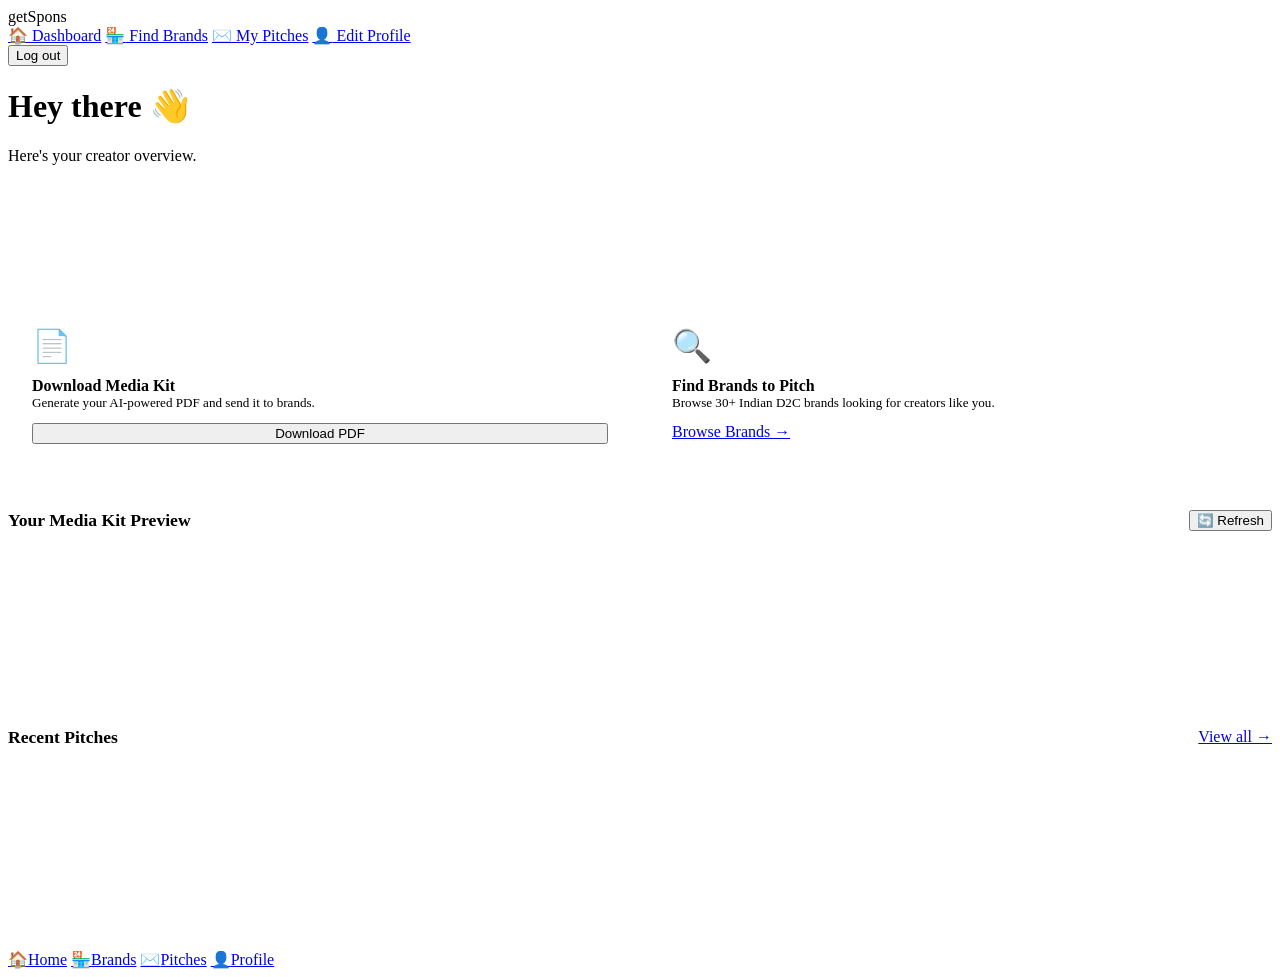
==== frontend/dashboard.html @ 26cdcbcd "Organized frontend structure :P1" ====
<!DOCTYPE html>
<html lang="en">
<head>
  <meta charset="UTF-8" />
  <meta name="viewport" content="width=device-width, initial-scale=1.0" />
  <title>Dashboard — getSpons</title>
  <link rel="stylesheet" href="css/shared.css" />
  <style>
    body { background: var(--gray-50); }

    /* ── Stats grid ── */
    .stats-grid {
      display: grid;
      grid-template-columns: repeat(auto-fit, minmax(160px, 1fr));
      gap: 16px;
      margin-bottom: 28px;
    }
    .stat-card {
      background: var(--white);
      border: 1px solid var(--gray-200);
      border-radius: var(--radius);
      padding: 20px;
    }
    .stat-label { font-size: 0.78rem; color: var(--gray-500); font-weight: 600; text-transform: uppercase; letter-spacing: 0.04em; margin-bottom: 6px; }
    .stat-value { font-family: 'Syne', sans-serif; font-size: 1.6rem; font-weight: 800; color: var(--gray-900); }
    .stat-sub   { font-size: 0.75rem; color: var(--gray-500); margin-top: 2px; }

    /* ── Quick actions ── */
    .quick-actions {
      display: grid;
      grid-template-columns: 1fr 1fr;
      gap: 16px;
      margin-bottom: 28px;
    }
    .action-card {
      background: var(--white);
      border: 1px solid var(--gray-200);
      border-radius: var(--radius);
      padding: 24px;
      display: flex;
      flex-direction: column;
      gap: 12px;
      transition: box-shadow 0.2s, transform 0.2s;
    }
    .action-card:hover { box-shadow: var(--shadow-md); transform: translateY(-2px); }
    .action-icon { font-size: 2rem; }
    .action-title { font-size: 1rem; font-weight: 700; }
    .action-desc  { font-size: 0.82rem; color: var(--gray-500); }

    /* ── Media kit section ── */
    .mediakit-section { margin-bottom: 28px; }
    .mediakit-content {
      background: var(--white);
      border: 1px solid var(--gray-200);
      border-radius: var(--radius);
      padding: 28px;
    }

    .mediakit-grid {
      display: grid;
      grid-template-columns: 1fr 1fr;
      gap: 16px;
      margin-top: 20px;
    }
    .mk-block { background: var(--gray-50); border-radius: var(--radius-sm); padding: 16px; }
    .mk-block-title { font-size: 0.72rem; font-weight: 700; color: var(--purple); text-transform: uppercase; letter-spacing: 0.06em; margin-bottom: 8px; }
    .mk-block-text  { font-size: 0.88rem; color: var(--gray-700); line-height: 1.6; }

    .mk-stats-row { display: flex; gap: 12px; flex-wrap: wrap; margin-top: 16px; }
    .mk-stat { background: var(--purple-light); border-radius: var(--radius-sm); padding: 10px 16px; text-align: center; }
    .mk-stat-val { font-family: 'Syne', sans-serif; font-weight: 700; font-size: 1.1rem; color: var(--purple-dark); }
    .mk-stat-lbl { font-size: 0.68rem; color: var(--purple); margin-top: 2px; }

    .pricing-table { width: 100%; border-collapse: collapse; font-size: 0.85rem; margin-top: 16px; }
    .pricing-table th { text-align: left; padding: 8px 12px; background: var(--gray-100); color: var(--gray-700); font-weight: 600; border-radius: 4px; }
    .pricing-table td { padding: 10px 12px; border-bottom: 1px solid var(--gray-100); color: var(--gray-700); }
    .pricing-table tr:last-child td { border-bottom: none; }

    /* ── Recent pitches ── */
    .pitch-item {
      display: flex;
      align-items: center;
      justify-content: space-between;
      padding: 14px 0;
      border-bottom: 1px solid var(--gray-100);
      gap: 12px;
    }
    .pitch-item:last-child { border-bottom: none; }
    .pitch-brand { font-weight: 600; font-size: 0.9rem; }
    .pitch-subject { font-size: 0.8rem; color: var(--gray-500); margin-top: 2px; white-space: nowrap; overflow: hidden; text-overflow: ellipsis; max-width: 280px; }
    .pitch-meta   { display: flex; align-items: center; gap: 8px; flex-shrink: 0; }
    .status-pill  { font-size: 0.7rem; font-weight: 700; padding: 3px 9px; border-radius: 999px; }

    /* ── Loading skeleton ── */
    .skeleton { background: linear-gradient(90deg, var(--gray-100) 25%, var(--gray-50) 50%, var(--gray-100) 75%); background-size: 200% 100%; animation: shimmer 1.2s infinite; border-radius: var(--radius-sm); }
    @keyframes shimmer { 0% { background-position: 200% 0; } 100% { background-position: -200% 0; } }

    @media (max-width: 640px) {
      .quick-actions, .mediakit-grid { grid-template-columns: 1fr; }
    }
  </style>
</head>
<body class="has-mobile-nav">

  <div class="page-wrapper">

    <!-- ── Sidebar (desktop) ── -->
    <aside class="sidebar">
      <div class="sidebar-logo">get<span>Spons</span></div>
      <nav class="sidebar-nav">
        <a href="dashboard.html" class="sidebar-link active"><span class="icon">🏠</span> Dashboard</a>
        <a href="brands.html"    class="sidebar-link"><span class="icon">🏪</span> Find Brands</a>
        <a href="pitches.html"   class="sidebar-link"><span class="icon">✉️</span> My Pitches</a>
        <a href="profile.html"   class="sidebar-link"><span class="icon">👤</span> Edit Profile</a>
      </nav>
      <div class="sidebar-bottom">
        <button class="btn btn-ghost btn-full btn-sm" id="logoutBtn">Log out</button>
      </div>
    </aside>

    <!-- ── Main ── -->
    <main class="main-content">
      <h1 class="page-title" id="greeting">Hey there 👋</h1>
      <p class="page-subtitle" id="subtitle">Here's your creator overview.</p>

      <!-- Stats -->
      <div class="stats-grid" id="statsGrid">
        <!-- Filled by JS -->
        <div class="stat-card"><div class="skeleton" style="height:16px;width:60%;margin-bottom:10px"></div><div class="skeleton" style="height:28px;width:40%"></div></div>
        <div class="stat-card"><div class="skeleton" style="height:16px;width:60%;margin-bottom:10px"></div><div class="skeleton" style="height:28px;width:40%"></div></div>
        <div class="stat-card"><div class="skeleton" style="height:16px;width:60%;margin-bottom:10px"></div><div class="skeleton" style="height:28px;width:40%"></div></div>
        <div class="stat-card"><div class="skeleton" style="height:16px;width:60%;margin-bottom:10px"></div><div class="skeleton" style="height:28px;width:40%"></div></div>
      </div>

      <!-- Quick actions -->
      <div class="quick-actions">
        <div class="action-card">
          <div class="action-icon">📄</div>
          <div>
            <div class="action-title">Download Media Kit</div>
            <div class="action-desc">Generate your AI-powered PDF and send it to brands.</div>
          </div>
          <button class="btn btn-primary btn-sm" id="downloadKitBtn">Download PDF</button>
        </div>
        <div class="action-card" style="cursor:pointer" onclick="window.location.href='brands.html'">
          <div class="action-icon">🔍</div>
          <div>
            <div class="action-title">Find Brands to Pitch</div>
            <div class="action-desc">Browse 30+ Indian D2C brands looking for creators like you.</div>
          </div>
          <a href="brands.html" class="btn btn-outline btn-sm">Browse Brands →</a>
        </div>
      </div>

      <!-- Media Kit Preview -->
      <div class="mediakit-section">
        <div style="display:flex;align-items:center;justify-content:space-between;margin-bottom:14px">
          <h2 style="font-size:1.1rem">Your Media Kit Preview</h2>
          <button class="btn btn-ghost btn-sm" id="refreshKitBtn">🔄 Refresh</button>
        </div>
        <div class="mediakit-content" id="mediakitContent">
          <!-- Filled by JS -->
          <div class="skeleton" style="height:20px;width:70%;margin-bottom:12px"></div>
          <div class="skeleton" style="height:14px;width:100%;margin-bottom:8px"></div>
          <div class="skeleton" style="height:14px;width:85%"></div>
        </div>
      </div>

      <!-- Recent Pitches -->
      <div>
        <div style="display:flex;align-items:center;justify-content:space-between;margin-bottom:14px">
          <h2 style="font-size:1.1rem">Recent Pitches</h2>
          <a href="pitches.html" class="btn btn-ghost btn-sm">View all →</a>
        </div>
        <div class="card" id="pitchList">
          <div class="skeleton" style="height:50px;margin-bottom:12px"></div>
          <div class="skeleton" style="height:50px;margin-bottom:12px"></div>
          <div class="skeleton" style="height:50px"></div>
        </div>
      </div>

    </main>
  </div>

  <!-- Mobile nav -->
  <nav class="mobile-nav">
    <a href="dashboard.html" class="active"><span class="icon">🏠</span>Home</a>
    <a href="brands.html"><span class="icon">🏪</span>Brands</a>
    <a href="pitches.html"><span class="icon">✉️</span>Pitches</a>
    <a href="profile.html"><span class="icon">👤</span>Profile</a>
  </nav>

  <script type="module">
    import { API, getToken } from './js/api.js';

    // ── Auth guard ────────────────────────────────────────────────────
    if (!getToken()) window.location.href = 'login.html';

    document.getElementById('logoutBtn')?.addEventListener('click', () => API.logout());

    // ── Format helpers ────────────────────────────────────────────────
    function fmtFollowers(n) {
      if (n >= 1e6) return (n/1e6).toFixed(1) + 'M';
      if (n >= 1000) return (n/1000).toFixed(0) + 'K';
      return n?.toLocaleString() || '—';
    }

    function statusClass(s) {
      const map = { draft:'gray', sent:'badge-green', replied:'badge-gold', deal:'badge-green' };
      return map[s] || 'badge-gray';
    }

    // ── Load profile + stats ──────────────────────────────────────────
    async function loadProfile() {
      try {
        const p = await API.getProfile();

        // Greeting
        document.getElementById('greeting').textContent = `Hey, ${p.full_name?.split(' ')[0]} 👋`;
        document.getElementById('subtitle').textContent = `${p.niche} creator on ${p.platform}`;

        // Stats
        document.getElementById('statsGrid').innerHTML = `
          <div class="stat-card">
            <div class="stat-label">Followers</div>
            <div class="stat-value">${fmtFollowers(p.followers)}</div>
            <div class="stat-sub">${p.platform}</div>
          </div>
          <div class="stat-card">
            <div class="stat-label">Engagement Rate</div>
            <div class="stat-value">${parseFloat(p.engagement_rate || 0).toFixed(1)}%</div>
            <div class="stat-sub">Platform avg ~1–3%</div>
          </div>
          <div class="stat-card">
            <div class="stat-label">Min. Rate</div>
            <div class="stat-value">₹${(p.pricing_min||0).toLocaleString()}</div>
            <div class="stat-sub">Per collaboration</div>
          </div>
          <div class="stat-card">
            <div class="stat-label">Max. Rate</div>
            <div class="stat-value">₹${(p.pricing_max||0).toLocaleString()}</div>
            <div class="stat-sub">Full campaign</div>
          </div>
        `;
      } catch (err) {
        // Profile not set up yet
        document.getElementById('statsGrid').innerHTML = `
          <div class="stat-card" style="grid-column:1/-1;text-align:center;padding:32px">
            <p style="color:var(--gray-500);margin-bottom:12px">Complete your profile to see your stats.</p>
            <a href="profile.html" class="btn btn-primary btn-sm">Set up profile →</a>
          </div>`;
      }
    }

    // ── Load Media Kit ────────────────────────────────────────────────
    async function loadMediaKit() {
      const el = document.getElementById('mediakitContent');
      try {
        // POST /api/mediakit/generate
        const mk = await API.generateMediaKit();

        // Render AI-generated content
        el.innerHTML = `
          <h3 style="font-size:1.05rem;margin-bottom:8px">${mk.headline}</h3>
          <p style="font-size:0.88rem;color:var(--gray-500);margin-bottom:16px">${mk.bio_short}</p>

          <div class="mk-stats-row">
            ${(mk.key_stats || []).map(s => `
              <div class="mk-stat">
                <div class="mk-stat-val">${s.value}</div>
                <div class="mk-stat-lbl">${s.label}</div>
              </div>`).join('')}
          </div>

          <div class="mediakit-grid">
            <div class="mk-block">
              <div class="mk-block-title">Audience</div>
              <div class="mk-block-text">${mk.audience_description}</div>
            </div>
            <div class="mk-block">
              <div class="mk-block-title">Why Partner?</div>
              <div class="mk-block-text">${mk.why_partner}</div>
            </div>
          </div>

          <div style="margin-top:20px">
            <div class="mk-block-title" style="margin-bottom:8px">Sponsorship Packages</div>
            <table class="pricing-table">
              <thead><tr><th>Package</th><th>Deliverable</th><th>Price</th></tr></thead>
              <tbody>
                ${(mk.pricing_table || []).map(row => `
                  <tr><td><strong>${row.package}</strong></td><td>${row.deliverable}</td><td style="color:var(--purple);font-weight:600">${row.price}</td></tr>
                `).join('')}
              </tbody>
            </table>
          </div>

          <p style="margin-top:16px;font-style:italic;color:var(--gray-500);font-size:0.85rem">${mk.cta}</p>
        `;
      } catch (err) {
        el.innerHTML = `
          <div class="empty-state">
            <div class="empty-icon">📄</div>
            <p>Complete your profile first to generate your media kit.</p>
            <a href="profile.html" class="btn btn-primary btn-sm">Set up profile →</a>
          </div>`;
      }
    }

    // ── Load PDF download button ──────────────────────────────────────
    document.getElementById('downloadKitBtn').addEventListener('click', async (e) => {
      e.currentTarget.disabled = true;
      e.currentTarget.innerHTML = '<span class="spinner"></span> Generating…';
      try {
        // POST /api/mediakit/pdf — returns a PDF blob
        const { blob } = await API.downloadMediaKitPDF();
        const url = URL.createObjectURL(blob);
        const a = document.createElement('a');
        a.href = url;
        a.download = 'my_media_kit.pdf';
        a.click();
        URL.revokeObjectURL(url);
      } catch (err) {
        alert('Could not generate PDF. Make sure your profile is complete.');
      } finally {
        e.currentTarget.disabled = false;
        e.currentTarget.textContent = 'Download PDF';
      }
    });

    document.getElementById('refreshKitBtn').addEventListener('click', loadMediaKit);

    // ── Load recent pitches ───────────────────────────────────────────
    async function loadPitches() {
      const el = document.getElementById('pitchList');
      try {
        // GET /api/pitches/mine
        const pitches = await API.getMyPitches();
        const recent = pitches.slice(0, 5);

        if (!recent.length) {
          el.innerHTML = `
            <div class="empty-state">
              <div class="empty-icon">✉️</div>
              <p>No pitches yet. Find a brand and generate your first AI pitch!</p>
              <a href="brands.html" class="btn btn-primary btn-sm">Browse Brands →</a>
            </div>`;
          return;
        }

        el.innerHTML = recent.map(p => `
          <div class="pitch-item">
            <div>
              <div class="pitch-brand">${p.brands?.name || 'Unknown Brand'}</div>
              <div class="pitch-subject">${p.subject}</div>
            </div>
            <div class="pitch-meta">
              <span class="badge ${statusClass(p.status)} status-pill">${p.status}</span>
            </div>
          </div>`).join('');
      } catch (_) {
        el.innerHTML = `<p style="color:var(--gray-500);font-size:0.88rem;padding:12px 0">Could not load pitches.</p>`;
      }
    }

    // ── Init ──────────────────────────────────────────────────────────
    loadProfile();
    loadMediaKit();
    loadPitches();
  </script>
</body>
</html>
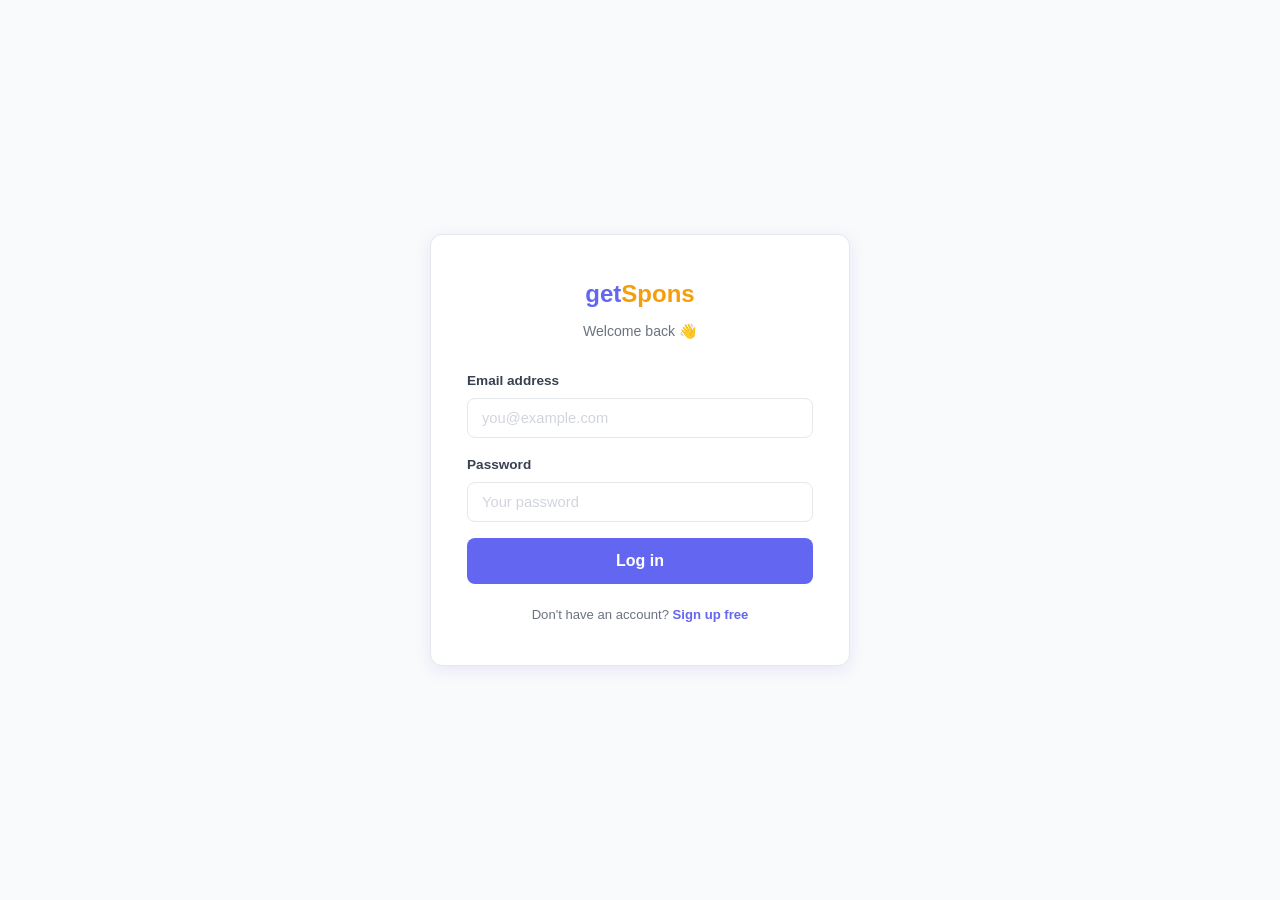
==== commit 540d08da: "P1: Frontend V2 updated: reset-password, redirect, email automation missing." ====
--- a/frontend/dashboard.html
+++ b/frontend/dashboard.html
@@ -8,6 +8,23 @@
   <style>
     body { background: var(--gray-50); }
 
+    /* ── Incomplete profile banner ── */
+    .profile-banner {
+      display: none;
+      background: linear-gradient(135deg, var(--purple-light), #e0e7ff);
+      border: 1.5px solid #c7d2fe;
+      border-radius: var(--radius);
+      padding: 14px 20px;
+      margin-bottom: 20px;
+      display: flex;
+      align-items: center;
+      justify-content: space-between;
+      gap: 12px;
+    }
+    .profile-banner.hidden { display: none; }
+    .profile-banner-text { font-size: 0.88rem; color: var(--purple-dark); font-weight: 500; }
+    .profile-banner-text strong { font-weight: 700; }
+
     /* ── Stats grid ── */
     .stats-grid {
       display: grid;
@@ -76,6 +93,50 @@
     .pricing-table td { padding: 10px 12px; border-bottom: 1px solid var(--gray-100); color: var(--gray-700); }
     .pricing-table tr:last-child td { border-bottom: none; }
 
+    /* ── Editable media kit fields ── */
+    .edit-field {
+      width: 100%;
+      padding: 8px 10px;
+      border: 1.5px solid var(--gray-200);
+      border-radius: var(--radius-sm);
+      font-family: inherit;
+      font-size: 0.88rem;
+      color: var(--gray-900);
+      background: var(--white);
+      transition: border-color 0.2s, box-shadow 0.2s;
+      resize: vertical;
+    }
+    .edit-field:focus {
+      outline: none;
+      border-color: var(--purple);
+      box-shadow: 0 0 0 3px var(--purple-light);
+    }
+    .edit-label {
+      font-size: 0.72rem;
+      font-weight: 700;
+      color: var(--purple);
+      text-transform: uppercase;
+      letter-spacing: 0.06em;
+      margin-bottom: 5px;
+      display: block;
+    }
+    .edit-group { margin-bottom: 14px; }
+
+    .pricing-edit-row { display: flex; gap: 8px; align-items: center; margin-bottom: 6px; }
+    .pricing-edit-row input { flex: 1; }
+    .pricing-del-btn {
+      background: none;
+      border: none;
+      color: var(--red);
+      cursor: pointer;
+      font-size: 1rem;
+      padding: 4px;
+      flex-shrink: 0;
+    }
+    .pricing-del-btn:hover { opacity: 0.7; }
+
+    .mk-actions { display: flex; gap: 10px; flex-wrap: wrap; margin-top: 20px; padding-top: 16px; border-top: 1px solid var(--gray-200); }
+
     /* ── Recent pitches ── */
     .pitch-item {
       display: flex;
@@ -94,6 +155,31 @@
     /* ── Loading skeleton ── */
     .skeleton { background: linear-gradient(90deg, var(--gray-100) 25%, var(--gray-50) 50%, var(--gray-100) 75%); background-size: 200% 100%; animation: shimmer 1.2s infinite; border-radius: var(--radius-sm); }
     @keyframes shimmer { 0% { background-position: 200% 0; } 100% { background-position: -200% 0; } }
+
+    /* ── Guidelines modal content ── */
+    .guidelines-step {
+      display: flex;
+      gap: 14px;
+      align-items: flex-start;
+      padding: 14px 0;
+      border-bottom: 1px solid var(--gray-100);
+    }
+    .guidelines-step:last-child { border-bottom: none; }
+    .guidelines-num {
+      width: 32px;
+      height: 32px;
+      border-radius: 50%;
+      background: var(--purple-light);
+      color: var(--purple-dark);
+      font-weight: 700;
+      font-size: 0.85rem;
+      display: flex;
+      align-items: center;
+      justify-content: center;
+      flex-shrink: 0;
+    }
+    .guidelines-text strong { display: block; font-size: 0.9rem; margin-bottom: 3px; }
+    .guidelines-text p { font-size: 0.82rem; color: var(--gray-500); }
 
     @media (max-width: 640px) {
       .quick-actions, .mediakit-grid { grid-template-columns: 1fr; }
@@ -123,9 +209,16 @@
       <h1 class="page-title" id="greeting">Hey there 👋</h1>
       <p class="page-subtitle" id="subtitle">Here's your creator overview.</p>
 
+      <!-- Incomplete profile banner -->
+      <div class="profile-banner hidden" id="profileBanner">
+        <div class="profile-banner-text">
+          <strong>Complete your profile to unlock all features</strong> — your media kit and pitch generator need your stats.
+        </div>
+        <a href="profile.html" class="btn btn-primary btn-sm" style="flex-shrink:0">Complete Profile →</a>
+      </div>
+
       <!-- Stats -->
       <div class="stats-grid" id="statsGrid">
-        <!-- Filled by JS -->
         <div class="stat-card"><div class="skeleton" style="height:16px;width:60%;margin-bottom:10px"></div><div class="skeleton" style="height:28px;width:40%"></div></div>
         <div class="stat-card"><div class="skeleton" style="height:16px;width:60%;margin-bottom:10px"></div><div class="skeleton" style="height:28px;width:40%"></div></div>
         <div class="stat-card"><div class="skeleton" style="height:16px;width:60%;margin-bottom:10px"></div><div class="skeleton" style="height:28px;width:40%"></div></div>
@@ -140,7 +233,10 @@
             <div class="action-title">Download Media Kit</div>
             <div class="action-desc">Generate your AI-powered PDF and send it to brands.</div>
           </div>
-          <button class="btn btn-primary btn-sm" id="downloadKitBtn">Download PDF</button>
+          <div style="display:flex;gap:8px;flex-wrap:wrap">
+            <button class="btn btn-primary btn-sm" id="downloadKitBtn">Download PDF</button>
+            <button class="btn btn-ghost btn-sm" id="guidelinesBtn">📖 How to use</button>
+          </div>
         </div>
         <div class="action-card" style="cursor:pointer" onclick="window.location.href='brands.html'">
           <div class="action-icon">🔍</div>
@@ -152,14 +248,15 @@
         </div>
       </div>
 
-      <!-- Media Kit Preview -->
+      <!-- Media Kit Edit Section -->
       <div class="mediakit-section">
-        <div style="display:flex;align-items:center;justify-content:space-between;margin-bottom:14px">
-          <h2 style="font-size:1.1rem">Your Media Kit Preview</h2>
-          <button class="btn btn-ghost btn-sm" id="refreshKitBtn">🔄 Refresh</button>
+        <div style="display:flex;align-items:center;justify-content:space-between;margin-bottom:14px;flex-wrap:wrap;gap:10px">
+          <h2 style="font-size:1.1rem">Your Media Kit</h2>
+          <div style="display:flex;gap:8px">
+            <button class="btn btn-ghost btn-sm" id="generateKitBtn">✨ Generate New</button>
+          </div>
         </div>
         <div class="mediakit-content" id="mediakitContent">
-          <!-- Filled by JS -->
           <div class="skeleton" style="height:20px;width:70%;margin-bottom:12px"></div>
           <div class="skeleton" style="height:14px;width:100%;margin-bottom:8px"></div>
           <div class="skeleton" style="height:14px;width:85%"></div>
@@ -190,6 +287,46 @@
     <a href="profile.html"><span class="icon">👤</span>Profile</a>
   </nav>
 
+  <!-- ── Guidelines Modal ── -->
+  <div class="modal-backdrop" id="guidelinesModal">
+    <div class="modal">
+      <button class="modal-close" id="guidelinesClose">✕</button>
+      <div class="modal-title">📖 How to use your Media Kit</div>
+      <p style="font-size:0.85rem;color:var(--gray-500);margin-bottom:16px">Your media kit is your professional pitch to brands. Here's how to get the most out of it.</p>
+
+      <div class="guidelines-step">
+        <div class="guidelines-num">1</div>
+        <div class="guidelines-text">
+          <strong>Share it with brands via email</strong>
+          <p>Download your PDF and attach it to any brand outreach email. A polished media kit dramatically increases response rates.</p>
+        </div>
+      </div>
+      <div class="guidelines-step">
+        <div class="guidelines-num">2</div>
+        <div class="guidelines-text">
+          <strong>Attach it to your pitch emails</strong>
+          <p>When you generate a pitch from the Brands page, always attach your media kit PDF. Brands want to see your stats upfront.</p>
+        </div>
+      </div>
+      <div class="guidelines-step">
+        <div class="guidelines-num">3</div>
+        <div class="guidelines-text">
+          <strong>Update it regularly as your stats grow</strong>
+          <p>Every time your follower count or engagement rate improves, regenerate your media kit. Fresh stats show brands you're growing.</p>
+        </div>
+      </div>
+      <div class="guidelines-step">
+        <div class="guidelines-num">4</div>
+        <div class="guidelines-text">
+          <strong>Edit the copy to match your voice</strong>
+          <p>The AI writes a great first draft — but personalise the headline, bio and "Why Partner" section to sound authentically you.</p>
+        </div>
+      </div>
+
+      <button class="btn btn-primary btn-full" style="margin-top:20px" onclick="document.getElementById('guidelinesModal').classList.remove('open')">Got it!</button>
+    </div>
+  </div>
+
   <script type="module">
     import { API, getToken } from './js/api.js';
 
@@ -197,6 +334,18 @@
     if (!getToken()) window.location.href = 'login.html';
 
     document.getElementById('logoutBtn')?.addEventListener('click', () => API.logout());
+
+    // Guidelines modal
+    document.getElementById('guidelinesBtn').addEventListener('click', () => {
+      document.getElementById('guidelinesModal').classList.add('open');
+    });
+    document.getElementById('guidelinesClose').addEventListener('click', () => {
+      document.getElementById('guidelinesModal').classList.remove('open');
+    });
+    document.getElementById('guidelinesModal').addEventListener('click', e => {
+      if (e.target === document.getElementById('guidelinesModal'))
+        document.getElementById('guidelinesModal').classList.remove('open');
+    });
 
     // ── Format helpers ────────────────────────────────────────────────
     function fmtFollowers(n) {
@@ -206,8 +355,13 @@
     }
 
     function statusClass(s) {
-      const map = { draft:'gray', sent:'badge-green', replied:'badge-gold', deal:'badge-green' };
+      const map = { draft:'badge-gray', sent:'badge-purple', replied:'badge-gold', deal:'badge-green' };
       return map[s] || 'badge-gray';
+    }
+
+    // ── Check if profile is complete ──────────────────────────────────
+    function isProfileComplete(p) {
+      return !!(p && p.handle && p.followers && p.niche && p.platform);
     }
 
     // ── Load profile + stats ──────────────────────────────────────────
@@ -215,11 +369,13 @@
       try {
         const p = await API.getProfile();
 
-        // Greeting
+        if (!isProfileComplete(p)) {
+          document.getElementById('profileBanner').classList.remove('hidden');
+        }
+
         document.getElementById('greeting').textContent = `Hey, ${p.full_name?.split(' ')[0]} 👋`;
         document.getElementById('subtitle').textContent = `${p.niche} creator on ${p.platform}`;
 
-        // Stats
         document.getElementById('statsGrid').innerHTML = `
           <div class="stat-card">
             <div class="stat-label">Followers</div>
@@ -243,7 +399,8 @@
           </div>
         `;
       } catch (err) {
-        // Profile not set up yet
+        // Profile not set up yet — show banner
+        document.getElementById('profileBanner').classList.remove('hidden');
         document.getElementById('statsGrid').innerHTML = `
           <div class="stat-card" style="grid-column:1/-1;text-align:center;padding:32px">
             <p style="color:var(--gray-500);margin-bottom:12px">Complete your profile to see your stats.</p>
@@ -252,67 +409,156 @@
       }
     }
 
-    // ── Load Media Kit ────────────────────────────────────────────────
-    async function loadMediaKit() {
+    // ── Render editable media kit ─────────────────────────────────────
+    let currentMK = null; // in-memory copy being edited
+
+    function renderEditableMediaKit(mk) {
+      currentMK = JSON.parse(JSON.stringify(mk)); // deep copy
       const el = document.getElementById('mediakitContent');
+
+      el.innerHTML = `
+        <div class="edit-group">
+          <label class="edit-label">Headline</label>
+          <input class="edit-field" id="mk_headline" value="${escHtml(mk.headline || '')}" placeholder="Your headline" style="font-weight:700;font-size:1rem" />
+        </div>
+
+        <div class="edit-group">
+          <label class="edit-label">Short Bio</label>
+          <textarea class="edit-field" id="mk_bio" rows="3" placeholder="Your short bio">${escHtml(mk.bio_short || '')}</textarea>
+        </div>
+
+        <div class="mk-stats-row">
+          ${(mk.key_stats || []).map(s => `
+            <div class="mk-stat">
+              <div class="mk-stat-val">${s.value}</div>
+              <div class="mk-stat-lbl">${s.label}</div>
+            </div>`).join('')}
+        </div>
+
+        <div class="mediakit-grid" style="margin-top:16px">
+          <div class="mk-block">
+            <div class="edit-label" style="margin-bottom:5px">Audience Description</div>
+            <textarea class="edit-field" id="mk_audience" rows="3" placeholder="Describe your audience">${escHtml(mk.audience_description || '')}</textarea>
+          </div>
+          <div class="mk-block">
+            <div class="edit-label" style="margin-bottom:5px">Content Style</div>
+            <textarea class="edit-field" id="mk_content_style" rows="3" placeholder="Your content style">${escHtml(mk.content_style || '')}</textarea>
+          </div>
+          <div class="mk-block">
+            <div class="edit-label" style="margin-bottom:5px">Why Partner?</div>
+            <textarea class="edit-field" id="mk_why_partner" rows="3" placeholder="Why should brands partner with you?">${escHtml(mk.why_partner || '')}</textarea>
+          </div>
+          <div class="mk-block">
+            <div class="edit-label" style="margin-bottom:5px">Call to Action</div>
+            <textarea class="edit-field" id="mk_cta" rows="3" placeholder="Your CTA">${escHtml(mk.cta || '')}</textarea>
+          </div>
+        </div>
+
+        <div style="margin-top:20px">
+          <div style="display:flex;align-items:center;justify-content:space-between;margin-bottom:8px">
+            <div class="edit-label" style="margin:0">Sponsorship Packages</div>
+            <button type="button" class="btn btn-ghost btn-sm" id="addPricingRowBtn">+ Add Row</button>
+          </div>
+          <div id="pricingRowsEditor">
+            ${(mk.pricing_table || []).map((row, i) => renderPricingRow(row, i)).join('')}
+          </div>
+        </div>
+
+        <div class="mk-actions">
+          <button class="btn btn-primary" id="saveMKBtn">💾 Save Changes</button>
+          <button class="btn btn-gold" id="downloadKitBtn2">⬇ Download PDF</button>
+        </div>
+
+        <div class="alert" id="mkAlert" style="margin-top:12px"></div>
+      `;
+
+      bindMKEvents();
+    }
+
+    function renderPricingRow(row, i) {
+      return `
+        <div class="pricing-edit-row" data-row="${i}">
+          <input class="form-input" placeholder="Package" value="${escHtml(row.package||'')}" data-field="package" style="font-size:0.82rem;padding:8px 10px" />
+          <input class="form-input" placeholder="Deliverable" value="${escHtml(row.deliverable||'')}" data-field="deliverable" style="font-size:0.82rem;padding:8px 10px" />
+          <input class="form-input" placeholder="Price" value="${escHtml(row.price||'')}" data-field="price" style="font-size:0.82rem;padding:8px 10px;max-width:100px" />
+          <button type="button" class="pricing-del-btn" data-del="${i}" title="Remove row">✕</button>
+        </div>`;
+    }
+
+    function bindMKEvents() {
+      // Add pricing row
+      document.getElementById('addPricingRowBtn')?.addEventListener('click', () => {
+        const editor = document.getElementById('pricingRowsEditor');
+        const newIdx = editor.children.length;
+        const div = document.createElement('div');
+        div.innerHTML = renderPricingRow({ package: '', deliverable: '', price: '' }, newIdx);
+        editor.appendChild(div.firstElementChild);
+        bindDeleteBtns();
+      });
+
+      bindDeleteBtns();
+
+      // Save Changes
+      document.getElementById('saveMKBtn')?.addEventListener('click', saveMK);
+
+      // Download PDF
+      document.getElementById('downloadKitBtn2')?.addEventListener('click', downloadPDF);
+    }
+
+    function bindDeleteBtns() {
+      document.querySelectorAll('.pricing-del-btn').forEach(btn => {
+        btn.onclick = () => btn.closest('.pricing-edit-row').remove();
+      });
+    }
+
+    function collectMKPayload() {
+      // Collect pricing rows from DOM
+      const pricingRows = [];
+      document.querySelectorAll('.pricing-edit-row').forEach(row => {
+        const pkg  = row.querySelector('[data-field="package"]')?.value?.trim() || '';
+        const del  = row.querySelector('[data-field="deliverable"]')?.value?.trim() || '';
+        const pri  = row.querySelector('[data-field="price"]')?.value?.trim() || '';
+        if (pkg || del || pri) pricingRows.push({ package: pkg, deliverable: del, price: pri });
+      });
+
+      return {
+        headline:             document.getElementById('mk_headline')?.value?.trim() || '',
+        bio_short:            document.getElementById('mk_bio')?.value?.trim() || '',
+        audience_description: document.getElementById('mk_audience')?.value?.trim() || '',
+        content_style:        document.getElementById('mk_content_style')?.value?.trim() || '',
+        why_partner:          document.getElementById('mk_why_partner')?.value?.trim() || '',
+        cta:                  document.getElementById('mk_cta')?.value?.trim() || '',
+        pricing_table:        pricingRows,
+      };
+    }
+
+    async function saveMK() {
+      const btn = document.getElementById('saveMKBtn');
+      btn.disabled = true;
+      btn.innerHTML = '<span class="spinner"></span> Saving…';
+
       try {
-        // POST /api/mediakit/generate
-        const mk = await API.generateMediaKit();
-
-        // Render AI-generated content
-        el.innerHTML = `
-          <h3 style="font-size:1.05rem;margin-bottom:8px">${mk.headline}</h3>
-          <p style="font-size:0.88rem;color:var(--gray-500);margin-bottom:16px">${mk.bio_short}</p>
-
-          <div class="mk-stats-row">
-            ${(mk.key_stats || []).map(s => `
-              <div class="mk-stat">
-                <div class="mk-stat-val">${s.value}</div>
-                <div class="mk-stat-lbl">${s.label}</div>
-              </div>`).join('')}
-          </div>
-
-          <div class="mediakit-grid">
-            <div class="mk-block">
-              <div class="mk-block-title">Audience</div>
-              <div class="mk-block-text">${mk.audience_description}</div>
-            </div>
-            <div class="mk-block">
-              <div class="mk-block-title">Why Partner?</div>
-              <div class="mk-block-text">${mk.why_partner}</div>
-            </div>
-          </div>
-
-          <div style="margin-top:20px">
-            <div class="mk-block-title" style="margin-bottom:8px">Sponsorship Packages</div>
-            <table class="pricing-table">
-              <thead><tr><th>Package</th><th>Deliverable</th><th>Price</th></tr></thead>
-              <tbody>
-                ${(mk.pricing_table || []).map(row => `
-                  <tr><td><strong>${row.package}</strong></td><td>${row.deliverable}</td><td style="color:var(--purple);font-weight:600">${row.price}</td></tr>
-                `).join('')}
-              </tbody>
-            </table>
-          </div>
-
-          <p style="margin-top:16px;font-style:italic;color:var(--gray-500);font-size:0.85rem">${mk.cta}</p>
-        `;
+        await API.updateMediaKit(collectMKPayload());
+        const alert = document.getElementById('mkAlert');
+        alert.textContent = '✅ Media kit saved!';
+        alert.className = 'alert alert-success show';
+        setTimeout(() => alert.classList.remove('show'), 3000);
       } catch (err) {
-        el.innerHTML = `
-          <div class="empty-state">
-            <div class="empty-icon">📄</div>
-            <p>Complete your profile first to generate your media kit.</p>
-            <a href="profile.html" class="btn btn-primary btn-sm">Set up profile →</a>
-          </div>`;
+        const alert = document.getElementById('mkAlert');
+        alert.textContent = err.message || 'Could not save. Try again.';
+        alert.className = 'alert alert-error show';
+      } finally {
+        btn.disabled = false;
+        btn.innerHTML = '💾 Save Changes';
       }
     }
 
-    // ── Load PDF download button ──────────────────────────────────────
-    document.getElementById('downloadKitBtn').addEventListener('click', async (e) => {
-      e.currentTarget.disabled = true;
-      e.currentTarget.innerHTML = '<span class="spinner"></span> Generating…';
+    async function downloadPDF() {
+      const btn = document.getElementById('downloadKitBtn2') || document.getElementById('downloadKitBtn');
+      if (!btn) return;
+      btn.disabled = true;
+      btn.innerHTML = '<span class="spinner"></span> Generating…';
       try {
-        // POST /api/mediakit/pdf — returns a PDF blob
         const { blob } = await API.downloadMediaKitPDF();
         const url = URL.createObjectURL(blob);
         const a = document.createElement('a');
@@ -323,18 +569,64 @@
       } catch (err) {
         alert('Could not generate PDF. Make sure your profile is complete.');
       } finally {
-        e.currentTarget.disabled = false;
-        e.currentTarget.textContent = 'Download PDF';
+        btn.disabled = false;
+        btn.innerHTML = btn.id === 'downloadKitBtn2' ? '⬇ Download PDF' : 'Download PDF';
       }
+    }
+
+    // ── Download PDF button (quick actions) ───────────────────────────
+    document.getElementById('downloadKitBtn').addEventListener('click', downloadPDF);
+
+    // ── Load/Generate Media Kit ───────────────────────────────────────
+    async function loadMediaKit(forceGenerate = false) {
+      const el = document.getElementById('mediakitContent');
+      el.innerHTML = `
+        <div class="skeleton" style="height:20px;width:70%;margin-bottom:12px"></div>
+        <div class="skeleton" style="height:14px;width:100%;margin-bottom:8px"></div>
+        <div class="skeleton" style="height:14px;width:85%"></div>`;
+
+      try {
+        let mk = null;
+
+        if (!forceGenerate) {
+          // Try to load saved version first
+          try {
+            mk = await API.getSavedMediaKit();
+          } catch (_) {
+            // No saved kit, fall through to generate
+          }
+        }
+
+        if (!mk) {
+          mk = await API.generateMediaKit();
+        }
+
+        renderEditableMediaKit(mk);
+
+      } catch (err) {
+        el.innerHTML = `
+          <div class="empty-state">
+            <div class="empty-icon">📄</div>
+            <p>Generate your media kit to get started.</p>
+            <a href="profile.html" class="btn btn-primary btn-sm">Complete Profile First →</a>
+          </div>`;
+      }
+    }
+
+    // Generate new button
+    document.getElementById('generateKitBtn').addEventListener('click', async () => {
+      const btn = document.getElementById('generateKitBtn');
+      btn.disabled = true;
+      btn.innerHTML = '<span class="spinner spinner-purple"></span> Generating…';
+      await loadMediaKit(true);
+      btn.disabled = false;
+      btn.textContent = '✨ Generate New';
     });
-
-    document.getElementById('refreshKitBtn').addEventListener('click', loadMediaKit);
 
     // ── Load recent pitches ───────────────────────────────────────────
     async function loadPitches() {
       const el = document.getElementById('pitchList');
       try {
-        // GET /api/pitches/mine
         const pitches = await API.getMyPitches();
         const recent = pitches.slice(0, 5);
 
@@ -342,7 +634,7 @@
           el.innerHTML = `
             <div class="empty-state">
               <div class="empty-icon">✉️</div>
-              <p>No pitches yet. Find a brand and generate your first AI pitch!</p>
+              <p>You haven't pitched any brands yet. Go to Browse Brands to get started.</p>
               <a href="brands.html" class="btn btn-primary btn-sm">Browse Brands →</a>
             </div>`;
           return;
@@ -363,10 +655,15 @@
       }
     }
 
+    // ── Utility ───────────────────────────────────────────────────────
+    function escHtml(str) {
+      return String(str).replace(/&/g,'&amp;').replace(/</g,'&lt;').replace(/>/g,'&gt;').replace(/"/g,'&quot;');
+    }
+
     // ── Init ──────────────────────────────────────────────────────────
     loadProfile();
     loadMediaKit();
     loadPitches();
   </script>
 </body>
-</html>
+</html>
--- a/frontend/css/shared.css
+++ b/frontend/css/shared.css
@@ -0,0 +1,295 @@
+/* ─── shared.css — Design tokens & reusable components for getSpons ─── */
+
+/* Google Fonts */
+@import url('https://fonts.googleapis.com/css2?family=Syne:wght@700;800&family=DM+Sans:ital,wght@0,400;0,500;0,600;1,400&display=swap');
+
+/* ─── Tokens ─────────────────────────────────────────────────────────── */
+:root {
+  --purple:       #6366F1;
+  --purple-dark:  #4F46E5;
+  --purple-light: #EEF2FF;
+  --gold:         #F59E0B;
+  --gold-light:   #FEF3C7;
+  --white:        #FFFFFF;
+  --gray-50:      #F9FAFB;
+  --gray-100:     #F3F4F6;
+  --gray-200:     #E5E7EB;
+  --gray-300:     #D1D5DB;
+  --gray-500:     #6B7280;
+  --gray-700:     #374151;
+  --gray-900:     #111827;
+  --green:        #10B981;
+  --red:          #EF4444;
+  --radius:       12px;
+  --radius-sm:    8px;
+  --shadow-sm:    0 1px 3px rgba(0,0,0,0.08);
+  --shadow-md:    0 4px 16px rgba(99,102,241,0.12);
+  --shadow-lg:    0 20px 60px rgba(99,102,241,0.14);
+}
+
+/* ─── Reset ──────────────────────────────────────────────────────────── */
+*, *::before, *::after { box-sizing: border-box; margin: 0; padding: 0; }
+html { scroll-behavior: smooth; }
+body {
+  font-family: 'DM Sans', sans-serif;
+  background: var(--gray-50);
+  color: var(--gray-900);
+  line-height: 1.6;
+  overflow-x: hidden;
+}
+h1, h2, h3, h4 { font-family: 'Syne', sans-serif; line-height: 1.2; }
+a { text-decoration: none; color: inherit; }
+img { max-width: 100%; }
+input, select, textarea, button { font-family: inherit; }
+
+/* ─── Layout ─────────────────────────────────────────────────────────── */
+.container { max-width: 1100px; margin: 0 auto; padding: 0 24px; }
+.page-wrapper { display: flex; min-height: 100vh; }
+
+/* ─── Buttons ────────────────────────────────────────────────────────── */
+.btn {
+  display: inline-flex;
+  align-items: center;
+  justify-content: center;
+  gap: 8px;
+  font-weight: 600;
+  font-size: 0.9rem;
+  padding: 11px 22px;
+  border-radius: var(--radius-sm);
+  border: none;
+  cursor: pointer;
+  transition: all 0.18s ease;
+}
+.btn:active { transform: scale(0.98); }
+.btn:disabled { opacity: 0.55; cursor: not-allowed; transform: none; }
+
+.btn-primary   { background: var(--purple); color: #fff; }
+.btn-primary:hover { background: var(--purple-dark); }
+
+.btn-gold      { background: var(--gold); color: #78350F; }
+.btn-gold:hover { background: #FBBF24; }
+
+.btn-outline   { background: transparent; color: var(--purple); border: 1.5px solid var(--purple); }
+.btn-outline:hover { background: var(--purple-light); }
+
+.btn-ghost     { background: transparent; color: var(--gray-700); border: 1.5px solid var(--gray-300); }
+.btn-ghost:hover { border-color: var(--purple); color: var(--purple); }
+
+.btn-danger    { background: #FEE2E2; color: #B91C1C; }
+.btn-danger:hover { background: #FECACA; }
+
+.btn-sm { padding: 7px 14px; font-size: 0.8rem; }
+.btn-lg { padding: 14px 32px; font-size: 1rem; }
+.btn-full { width: 100%; }
+
+/* ─── Form elements ──────────────────────────────────────────────────── */
+.form-group { display: flex; flex-direction: column; gap: 6px; }
+.form-label { font-size: 0.85rem; font-weight: 600; color: var(--gray-700); }
+
+.form-input,
+.form-select,
+.form-textarea {
+  width: 100%;
+  padding: 11px 14px;
+  border: 1.5px solid var(--gray-200);
+  border-radius: var(--radius-sm);
+  background: var(--white);
+  color: var(--gray-900);
+  font-size: 0.92rem;
+  transition: border-color 0.2s, box-shadow 0.2s;
+}
+.form-input:focus,
+.form-select:focus,
+.form-textarea:focus {
+  outline: none;
+  border-color: var(--purple);
+  box-shadow: 0 0 0 3px var(--purple-light);
+}
+.form-input::placeholder,
+.form-textarea::placeholder { color: var(--gray-300); }
+.form-textarea { resize: vertical; min-height: 90px; }
+.form-hint { font-size: 0.78rem; color: var(--gray-500); }
+
+/* ─── Card ───────────────────────────────────────────────────────────── */
+.card {
+  background: var(--white);
+  border: 1px solid var(--gray-200);
+  border-radius: var(--radius);
+  padding: 24px;
+}
+.card-sm { padding: 16px; }
+.card-lg { padding: 32px; }
+
+/* ─── Badge ──────────────────────────────────────────────────────────── */
+.badge {
+  display: inline-block;
+  font-size: 0.7rem;
+  font-weight: 700;
+  padding: 3px 9px;
+  border-radius: 999px;
+}
+.badge-purple { background: var(--purple-light); color: var(--purple-dark); }
+.badge-gold   { background: var(--gold-light);   color: #92400E; }
+.badge-green  { background: #D1FAE5; color: #065F46; }
+.badge-gray   { background: var(--gray-100); color: var(--gray-700); }
+.badge-red    { background: #FEE2E2; color: #B91C1C; }
+
+/* ─── Alert / Toast ──────────────────────────────────────────────────── */
+.alert {
+  padding: 12px 16px;
+  border-radius: var(--radius-sm);
+  font-size: 0.88rem;
+  font-weight: 500;
+  display: none;
+}
+.alert.show { display: block; }
+.alert-error   { background: #FEE2E2; color: #B91C1C; border: 1px solid #FECACA; }
+.alert-success { background: #D1FAE5; color: #065F46; border: 1px solid #A7F3D0; }
+.alert-info    { background: var(--purple-light); color: var(--purple-dark); border: 1px solid #C7D2FE; }
+
+/* ─── Spinner ────────────────────────────────────────────────────────── */
+.spinner {
+  display: inline-block;
+  width: 18px; height: 18px;
+  border: 2.5px solid rgba(255,255,255,0.3);
+  border-top-color: white;
+  border-radius: 50%;
+  animation: spin 0.7s linear infinite;
+}
+.spinner-purple {
+  border-color: var(--purple-light);
+  border-top-color: var(--purple);
+}
+@keyframes spin { to { transform: rotate(360deg); } }
+
+/* ─── Sidebar nav ────────────────────────────────────────────────────── */
+.sidebar {
+  width: 230px;
+  background: var(--white);
+  border-right: 1px solid var(--gray-200);
+  display: flex;
+  flex-direction: column;
+  padding: 24px 0;
+  position: sticky;
+  top: 0;
+  height: 100vh;
+  overflow-y: auto;
+  flex-shrink: 0;
+}
+.sidebar-logo {
+  font-family: 'Syne', sans-serif;
+  font-size: 1.3rem;
+  font-weight: 800;
+  color: var(--purple);
+  padding: 0 24px 24px;
+  border-bottom: 1px solid var(--gray-100);
+  margin-bottom: 12px;
+}
+.sidebar-logo span { color: var(--gold); }
+
+.sidebar-nav { flex: 1; display: flex; flex-direction: column; gap: 2px; padding: 0 12px; }
+
+.sidebar-link {
+  display: flex;
+  align-items: center;
+  gap: 10px;
+  padding: 10px 12px;
+  border-radius: var(--radius-sm);
+  font-size: 0.88rem;
+  font-weight: 500;
+  color: var(--gray-700);
+  transition: all 0.15s;
+}
+.sidebar-link:hover  { background: var(--gray-100); color: var(--gray-900); }
+.sidebar-link.active { background: var(--purple-light); color: var(--purple-dark); font-weight: 600; }
+.sidebar-link .icon  { font-size: 1.05rem; width: 20px; text-align: center; }
+
+.sidebar-bottom { padding: 16px 12px 0; border-top: 1px solid var(--gray-100); margin-top: auto; }
+
+/* ─── Main content area ──────────────────────────────────────────────── */
+.main-content { flex: 1; overflow-y: auto; padding: 32px; }
+.page-title { font-size: 1.6rem; font-weight: 800; margin-bottom: 4px; }
+.page-subtitle { font-size: 0.9rem; color: var(--gray-500); margin-bottom: 28px; }
+
+/* ─── Status pill (for pitches) ──────────────────────────────────────── */
+.status-draft   { background: var(--gray-100);   color: var(--gray-700); }
+.status-sent    { background: #DBEAFE; color: #1E40AF; }
+.status-replied { background: #FEF3C7; color: #92400E; }
+.status-deal    { background: #D1FAE5; color: #065F46; }
+
+/* ─── Modal ──────────────────────────────────────────────────────────── */
+.modal-backdrop {
+  display: none;
+  position: fixed; inset: 0;
+  background: rgba(17,24,39,0.55);
+  z-index: 200;
+  align-items: center;
+  justify-content: center;
+  padding: 16px;
+}
+.modal-backdrop.open { display: flex; }
+.modal {
+  background: var(--white);
+  border-radius: var(--radius);
+  padding: 28px;
+  width: 100%;
+  max-width: 560px;
+  max-height: 90vh;
+  overflow-y: auto;
+  position: relative;
+}
+.modal-close {
+  position: absolute; top: 16px; right: 16px;
+  background: none; border: none;
+  font-size: 1.3rem; color: var(--gray-500);
+  cursor: pointer; line-height: 1;
+}
+.modal-close:hover { color: var(--gray-900); }
+.modal-title { font-size: 1.1rem; font-weight: 700; margin-bottom: 16px; }
+
+/* ─── Divider ────────────────────────────────────────────────────────── */
+.divider {
+  border: none;
+  border-top: 1px solid var(--gray-200);
+  margin: 20px 0;
+}
+
+/* ─── Empty state ────────────────────────────────────────────────────── */
+.empty-state {
+  text-align: center;
+  padding: 48px 24px;
+  color: var(--gray-500);
+}
+.empty-state .empty-icon { font-size: 3rem; margin-bottom: 12px; }
+.empty-state p { font-size: 0.92rem; margin-bottom: 16px; }
+
+/* ─── Responsive ─────────────────────────────────────────────────────── */
+@media (max-width: 768px) {
+  .sidebar { display: none; }
+  .main-content { padding: 20px 16px; }
+
+  /* Mobile bottom nav */
+  .mobile-nav {
+    display: flex;
+    position: fixed; bottom: 0; left: 0; right: 0;
+    background: var(--white);
+    border-top: 1px solid var(--gray-200);
+    z-index: 100;
+    padding: 8px 0 12px;
+  }
+  .mobile-nav a {
+    flex: 1;
+    display: flex; flex-direction: column;
+    align-items: center; gap: 3px;
+    font-size: 0.65rem; font-weight: 600;
+    color: var(--gray-500);
+  }
+  .mobile-nav a.active { color: var(--purple); }
+  .mobile-nav a .icon { font-size: 1.3rem; }
+
+  body.has-mobile-nav { padding-bottom: 70px; }
+}
+
+@media (min-width: 769px) {
+  .mobile-nav { display: none; }
+}
